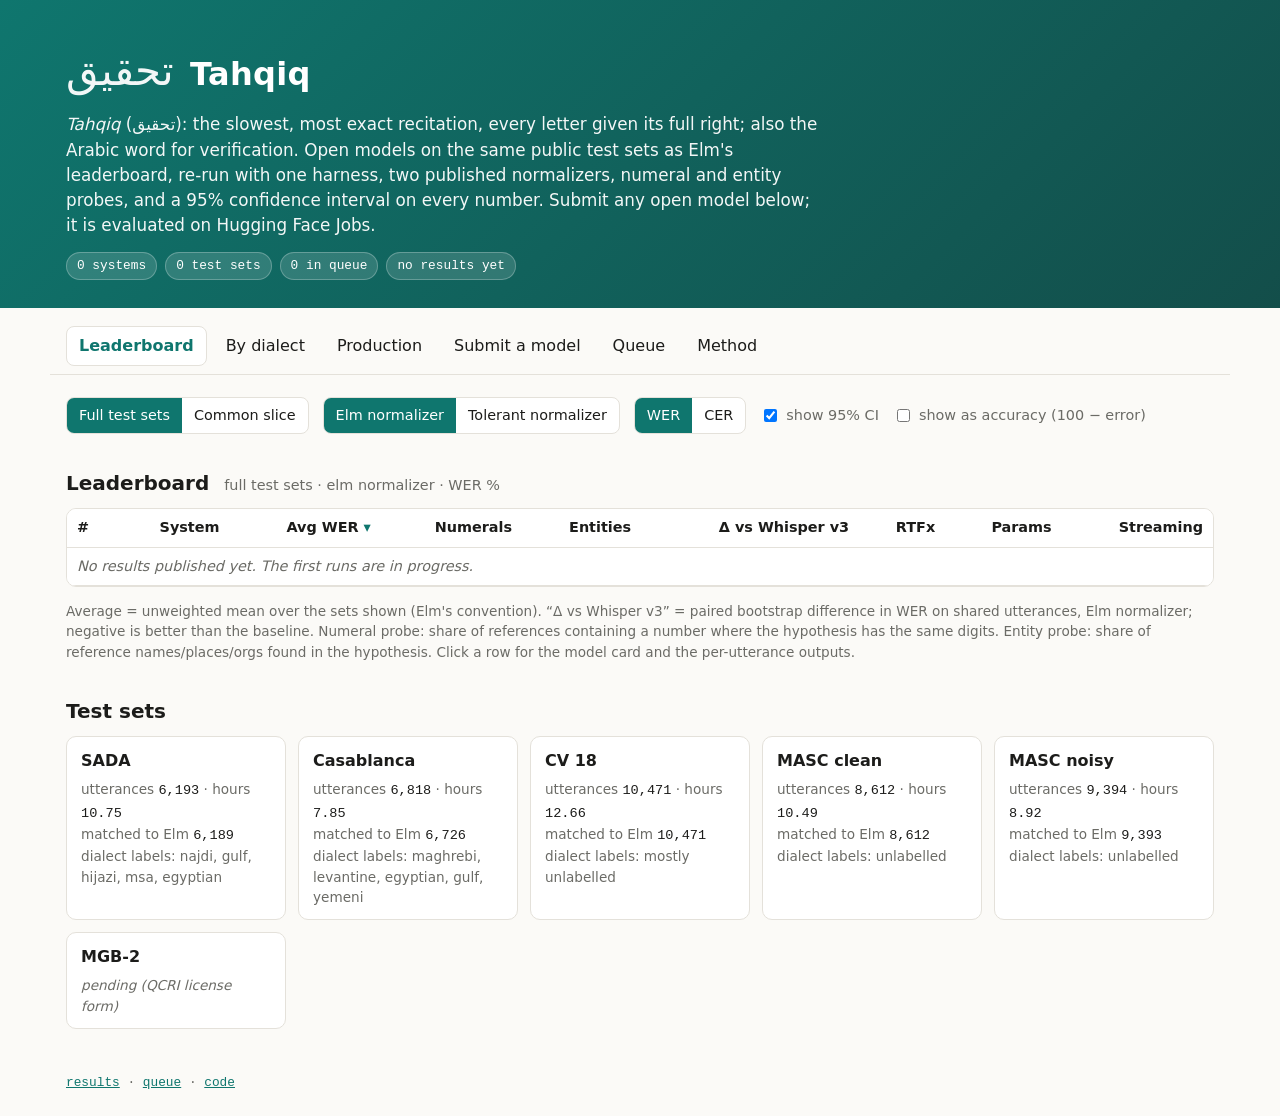
==== space/index.html @ b52d57c5 "Submissions on HF Jobs (l4x1 default); whisper-tiny via the HF path" ====
<!doctype html>
<html lang="en" dir="ltr">
<head>
<meta charset="utf-8">
<meta name="viewport" content="width=device-width, initial-scale=1">
<title>Tahqiq · Arabic ASR Leaderboard</title>
<meta name="description" content="Reproducible Arabic ASR leaderboard: Elm-compatible WER, variant-tolerant WER, numeral and entity probes, 95% confidence intervals, per dataset and per dialect. Submit any open model.">
<link rel="stylesheet" href="styles.css">
</head>
<body>
<header class="hero">
  <div class="wrap">
    <div class="brand"><span class="glyph">تحقيق</span><h1>Tahqiq</h1></div>
    <p class="tag"><em>Tahqiq</em> (تحقيق): the slowest, most exact recitation, every letter given its full right; also the Arabic word for verification. Open models on the same public test sets as Elm's leaderboard, re-run with one harness, two published normalizers, numeral and entity probes, and a 95% confidence interval on every number. Submit any open model below; it is evaluated on Hugging Face Jobs.</p>
    <div class="pills" id="meta-pills"></div>
  </div>
</header>

<nav class="wrap tabs" role="tablist">
  <button class="on" data-tab="board" role="tab">Leaderboard</button>
  <button data-tab="dialects" role="tab">By dialect</button>
  <button data-tab="prod" role="tab">Production</button>
  <button data-tab="submit" role="tab">Submit a model</button>
  <button data-tab="queue" role="tab">Queue</button>
  <button data-tab="method" role="tab">Method</button>
</nav>

<main class="wrap">
  <section id="tab-board" class="tab on">
    <div class="controls">
      <div class="seg" aria-label="Slice"><button class="on" data-slice="full">Full test sets</button><button data-slice="api">Common slice</button></div>
      <div class="seg" aria-label="Normalizer"><button class="on" data-norm="elm">Elm normalizer</button><button data-norm="tolerant">Tolerant normalizer</button></div>
      <div class="seg" aria-label="Metric"><button class="on" data-metric="wer">WER</button><button data-metric="cer">CER</button></div>
      <label class="chk"><input type="checkbox" id="show-ci" checked> show 95% CI</label>
      <label class="chk"><input type="checkbox" id="show-acc"> show as accuracy (100 − error)</label>
    </div>
    <h2>Leaderboard <span class="sub" id="lb-sub"></span></h2>
    <div class="scroll"><table id="lb"><thead></thead><tbody></tbody></table></div>
    <p class="note">Average = unweighted mean over the sets shown (Elm's convention). “Δ vs Whisper v3” = paired bootstrap difference in WER on shared utterances, Elm normalizer; negative is better than the baseline. Numeral probe: share of references containing a number where the hypothesis has the same digits. Entity probe: share of reference names/places/orgs found in the hypothesis. Click a row for the model card and the per-utterance outputs.</p>
    <h2>Test sets</h2>
    <div class="cards" id="datasets"></div>
  </section>

  <section id="tab-prod" class="tab">
    <h2>Production profile <span class="sub">measured on one H20 (left) · declared from the model card (right)</span></h2>
    <div class="scroll"><table id="prod"><thead></thead><tbody></tbody></table></div>
    <p class="note"><b>Measured:</b> fixed timing slice (~60 utterances, 3 to 15 s), warm, batch 1, concurrency 1, median of 3 passes. RTFx = audio seconds per wall second. Latency = seconds per file (offline), p50 / p95. VRAM = peak allocated. A ⚠ means other jobs were on the GPU during the measurement. <b>Declared:</b> taken from the model card, not verified by us; "unknown" until a maintainer fills it in. Streaming: native = trained and served for streaming; chunked = offline model usable with chunked pseudo-streaming.</p>
  </section>

  <section id="tab-dialects" class="tab">
    <h2>By dialect <span class="sub">WER, pooled across sets that carry dialect labels (SADA, Casablanca)</span></h2>
    <div class="scroll"><table id="dialects"><thead></thead><tbody></tbody></table></div>
  </section>

  <section id="tab-submit" class="tab">
    <h2>Submit a model</h2>
    <p>Any public Hugging Face model with a transformers-native ASR architecture (Whisper, wav2vec2/HuBERT CTC, Qwen3-ASR, Cohere Transcribe, Voxtral) or a NeMo <code>.nemo</code> checkpoint, up to 24 GB of weights. Repositories that need <code>trust_remote_code</code> are parked for manual review first. Each submission runs as a Hugging Face Job on an L4 GPU (1 to 3 hours); results appear here and in the queue thread.</p>
    <div id="auth"><button id="login" class="primary">Sign in with Hugging Face to submit</button><p class="note">We only ask for permission to open a discussion in the requests repo on your behalf. Nothing else.</p></div>
    <form id="submit-form" class="form" hidden>
      <p class="note">Signed in as <b id="who"></b>.</p>
      <label>Model id <input name="hf_id" placeholder="owner/model-name" required pattern="[A-Za-z0-9_.\-]+/[A-Za-z0-9_.\-]+"></label>
      <label>Display name (optional) <input name="display_name" placeholder="My Arabic ASR v2"></label>
      <label>Notes (optional) <textarea name="notes" rows="3" placeholder="training data, anything we should know (e.g. trained on SADA train)"></textarea></label>
      <button class="primary" type="submit">Submit</button>
      <p id="submit-msg" class="note"></p>
    </form>
  </section>

  <section id="tab-queue" class="tab">
    <h2>Queue <span class="sub">every submission and its status</span></h2>
    <div class="scroll"><table id="queue"><thead><tr><th>Model</th><th>Status</th><th>Submitted</th><th>By</th><th>Note</th></tr></thead><tbody></tbody></table></div>
  </section>

  <section id="tab-method" class="tab method">
    <h2>Method</h2>
    <p>Every system is run zero-shot, as released, with the decode settings recorded in its <code>run.json</code>. Hypotheses and references go through the same published normalizer. WER and CER are corpus-level. Every number carries a 95% utterance-level percentile bootstrap interval (2,000 resamples). Test sets are the six public ones used by Elm's Open Universal Arabic ASR Leaderboard, reconstructed utterance for utterance from Elm's manifests (MGB-2 pending); audio stays on our machine, only outputs are published. The <em>common slice</em> is a fixed, seeded, dialect-stratified sample of about 1,000 utterances per set.</p>
    <p><b>Normalizers.</b> <code>elm</code> is a line-for-line port of Elm's, tested for string equality against the original, so that column is comparable to Elm's board. <code>tolerant</code> adds NFC, tatweel, alef/alef-maksura/ta-marbuta/hamza folding and a published spelling-variant table.</p>
    <p><b>Probes.</b> Numeral: references with digits or an unambiguous spoken number word, scored on digit-string equality with number words mapped on both sides. Entity: reference PERS/LOC/ORG spans from CAMeL-Lab's NER tagger (score ≥ 0.8, published side file), scored by containment after tolerant normalization.</p>
    <p><b>Scope.</b> Open-weight models and global vendors only. Vendors domiciled in the GCC appear only after written opt-in. This page reports measured values and makes no other claims. Full details, code, manifests and every per-utterance output: <a href="https://github.com/h9-tec/tahqiq">github.com/h9-tec/tahqiq</a> and <a href="https://huggingface.co/datasets/HeshamHaroon/tahqiq-results">tahqiq-results</a>.</p>
  </section>
</main>

<dialog id="card"><div class="card-body"></div><form method="dialog"><button>Close</button></form></dialog>
<footer class="wrap foot" id="foot"></footer>
<script type="module" src="app.js"></script>
</body>
</html>
---- space/styles.css ----
:root {
  --bg: #fbfaf7; --fg: #1c1c1a; --muted: #6b6b66; --line: #e4e1da; --card: #ffffff;
  --accent: #0f766e; --accent-2: #b45309; --good: #15803d; --bad: #b91c1c; --ci: #cbd5d2;
  --mono: ui-monospace, SFMono-Regular, Menlo, Consolas, monospace;
  --serif: "Iowan Old Style", "Palatino Linotype", Palatino, Georgia, serif;
}
@media (prefers-color-scheme: dark) {
  :root:not([data-theme="light"]) {
    --bg: #121311; --fg: #ecebe6; --muted: #a2a19a; --line: #2a2b27; --card: #1a1b18;
    --accent: #2dd4bf; --accent-2: #f59e0b; --good: #4ade80; --bad: #f87171; --ci: #3a3d39;
  }
}
:root[data-theme="dark"] {
  --bg: #121311; --fg: #ecebe6; --muted: #a2a19a; --line: #2a2b27; --card: #1a1b18;
  --accent: #2dd4bf; --accent-2: #f59e0b; --good: #4ade80; --bad: #f87171; --ci: #3a3d39;
}
* { box-sizing: border-box; }
html { background: var(--bg); }
body { margin: 0; background: var(--bg); color: var(--fg); font: 16px/1.5 system-ui, -apple-system, "Segoe UI", Roboto, "Noto Sans Arabic", sans-serif; }
.wrap { max-width: 1180px; margin: 0 auto; padding: 0 16px; }
.hero { background: linear-gradient(135deg, var(--accent) 0%, #134e4a 100%); color: #fff; padding: 40px 0 28px; }
.brand { display: flex; align-items: baseline; gap: 16px; flex-wrap: wrap; }
.brand h1 { margin: 0; font-size: 2rem; letter-spacing: .01em; }
.glyph { font-family: var(--serif); font-size: 2.6rem; direction: rtl; opacity: .95; }
.tag { max-width: 760px; margin: 10px 0 14px; font-size: 1.05rem; opacity: .95; }
.pills { display: flex; gap: 8px; flex-wrap: wrap; }
.pill { background: rgba(255,255,255,.14); border: 1px solid rgba(255,255,255,.25); border-radius: 999px; padding: 3px 10px; font-size: .8rem; font-family: var(--mono); }
h2 { font-size: 1.25rem; margin: 34px 0 10px; }
h2 .sub { font-weight: 400; color: var(--muted); font-size: .9rem; margin-left: 8px; }
.controls { display: flex; gap: 14px; flex-wrap: wrap; align-items: center; margin-top: 22px; }
.seg { display: inline-flex; border: 1px solid var(--line); border-radius: 8px; overflow: hidden; background: var(--card); }
.seg button { background: transparent; border: 0; color: var(--fg); padding: 7px 12px; cursor: pointer; font: inherit; font-size: .9rem; }
.seg button.on { background: var(--accent); color: #fff; }
.chk { font-size: .9rem; color: var(--muted); display: inline-flex; gap: 6px; align-items: center; }
.scroll { overflow-x: auto; border: 1px solid var(--line); border-radius: 10px; background: var(--card); }
table { border-collapse: collapse; width: 100%; font-size: .9rem; }
th, td { padding: 8px 10px; border-bottom: 1px solid var(--line); text-align: right; white-space: nowrap; }
th { position: sticky; top: 0; background: var(--card); font-weight: 600; cursor: pointer; user-select: none; }
th.sorted::after { content: " ▾"; color: var(--accent); }
th:first-child, td:first-child { text-align: left; position: sticky; left: 0; background: var(--card); }
tbody tr { cursor: pointer; }
tbody tr:hover td { background: color-mix(in srgb, var(--accent) 8%, var(--card)); }
.model { font-weight: 600; }
.kind { font-size: .7rem; color: var(--muted); font-family: var(--mono); margin-left: 6px; }
.num { font-family: var(--mono); font-variant-numeric: tabular-nums; }
.ci { display: block; font-size: .72rem; color: var(--muted); font-family: var(--mono); }
.bar { display: inline-block; height: 4px; background: var(--ci); border-radius: 2px; vertical-align: middle; margin-left: 6px; position: relative; width: 60px; }
.bar i { position: absolute; top: -2px; width: 2px; height: 8px; background: var(--accent); }
.bar b { position: absolute; top: 0; height: 4px; background: var(--accent); opacity: .45; }
.delta.neg { color: var(--good); } .delta.pos { color: var(--bad); }
.pending { color: var(--muted); font-style: italic; }
.note { color: var(--muted); font-size: .85rem; }
.cards { display: grid; grid-template-columns: repeat(auto-fill, minmax(220px, 1fr)); gap: 12px; }
.card { border: 1px solid var(--line); border-radius: 10px; padding: 12px 14px; background: var(--card); }
.card h3 { margin: 0 0 6px; font-size: 1rem; }
.card .kv { font-size: .85rem; color: var(--muted); }
.card .kv b { color: var(--fg); font-family: var(--mono); font-weight: 500; }
.method p { max-width: 820px; }
.policy { border-left: 3px solid var(--accent-2); padding-left: 12px; color: var(--muted); }
dialog { border: 1px solid var(--line); border-radius: 12px; background: var(--card); color: var(--fg); max-width: 640px; width: calc(100% - 32px); padding: 18px 20px; }
dialog::backdrop { background: rgba(0,0,0,.45); }
dialog h3 { margin: 0 0 8px; }
dialog dl { display: grid; grid-template-columns: max-content 1fr; gap: 4px 14px; font-size: .9rem; }
dialog dt { color: var(--muted); } dialog dd { margin: 0; font-family: var(--mono); word-break: break-all; }
dialog form { margin-top: 14px; text-align: right; }
dialog button { background: var(--accent); color: #fff; border: 0; border-radius: 8px; padding: 7px 14px; font: inherit; cursor: pointer; }
.foot { margin: 44px auto 30px; color: var(--muted); font-size: .8rem; font-family: var(--mono); }
a { color: var(--accent); }
code { font-family: var(--mono); font-size: .9em; }
@media (max-width: 640px) { .brand h1 { font-size: 1.5rem; } .glyph { font-size: 2rem; } th, td { padding: 6px 8px; } }
.tabs { display: flex; gap: 6px; flex-wrap: wrap; margin-top: 18px; border-bottom: 1px solid var(--line); padding-bottom: 8px; }
.tabs button { background: transparent; border: 1px solid transparent; border-radius: 8px; padding: 7px 12px; font: inherit; color: var(--fg); cursor: pointer; }
.tabs button.on { background: var(--card); border-color: var(--line); color: var(--accent); font-weight: 600; }
.tab { display: none; } .tab.on { display: block; }
.form { display: grid; gap: 12px; max-width: 560px; margin-top: 14px; }
.form label { display: grid; gap: 4px; font-size: .9rem; color: var(--muted); }
.form input, .form textarea { font: inherit; padding: 8px 10px; border: 1px solid var(--line); border-radius: 8px; background: var(--card); color: var(--fg); }
button.primary { background: var(--accent); color: #fff; border: 0; border-radius: 8px; padding: 9px 16px; font: inherit; font-weight: 600; cursor: pointer; }
.status { font-family: var(--mono); font-size: .75rem; padding: 2px 8px; border-radius: 999px; border: 1px solid var(--line); }
.s-DONE { color: var(--good); } .s-FAILED { color: var(--bad); } .s-RUNNING { color: var(--accent-2); } .s-NEEDS_REVIEW { color: var(--accent-2); }

th.measured { color: var(--accent); } th.declared { color: var(--accent-2); }
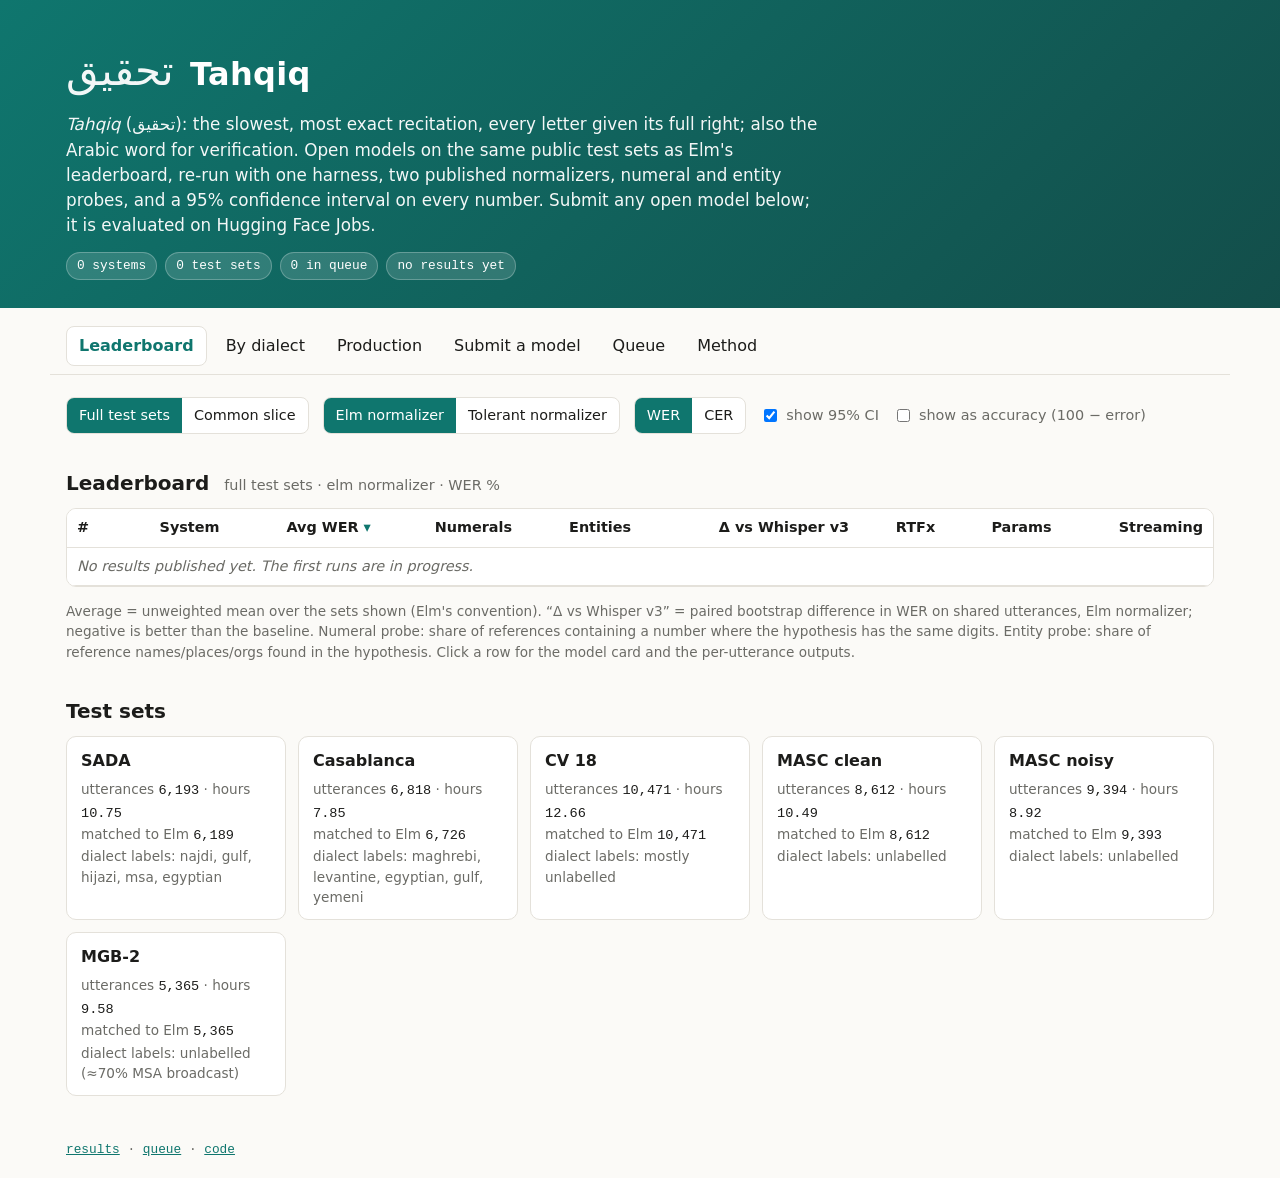
==== commit b79adfaa: "Burst pods self-seed the volume under a lock; MGB-2 manifest (6 sets, hash 6ef6d501); Space shows MG" ====
--- a/space/index.html
+++ b/space/index.html
@@ -73,7 +73,7 @@
 
   <section id="tab-method" class="tab method">
     <h2>Method</h2>
-    <p>Every system is run zero-shot, as released, with the decode settings recorded in its <code>run.json</code>. Hypotheses and references go through the same published normalizer. WER and CER are corpus-level. Every number carries a 95% utterance-level percentile bootstrap interval (2,000 resamples). Test sets are the six public ones used by Elm's Open Universal Arabic ASR Leaderboard, reconstructed utterance for utterance from Elm's manifests (MGB-2 pending); audio stays on our machine, only outputs are published. The <em>common slice</em> is a fixed, seeded, dialect-stratified sample of about 1,000 utterances per set.</p>
+    <p>Every system is run zero-shot, as released, with the decode settings recorded in its <code>run.json</code>. Hypotheses and references go through the same published normalizer. WER and CER are corpus-level. Every number carries a 95% utterance-level percentile bootstrap interval (2,000 resamples). Test sets are the six public ones used by Elm's Open Universal Arabic ASR Leaderboard, reconstructed utterance for utterance from Elm's manifests; audio stays on our machine, only outputs are published. The <em>common slice</em> is a fixed, seeded, dialect-stratified sample of about 1,000 utterances per set.</p>
     <p><b>Normalizers.</b> <code>elm</code> is a line-for-line port of Elm's, tested for string equality against the original, so that column is comparable to Elm's board. <code>tolerant</code> adds NFC, tatweel, alef/alef-maksura/ta-marbuta/hamza folding and a published spelling-variant table.</p>
     <p><b>Probes.</b> Numeral: references with digits or an unambiguous spoken number word, scored on digit-string equality with number words mapped on both sides. Entity: reference PERS/LOC/ORG spans from CAMeL-Lab's NER tagger (score ≥ 0.8, published side file), scored by containment after tolerant normalization.</p>
     <p><b>Scope.</b> Open-weight models and global vendors only. Vendors domiciled in the GCC appear only after written opt-in. This page reports measured values and makes no other claims. Full details, code, manifests and every per-utterance output: <a href="https://github.com/h9-tec/tahqiq">github.com/h9-tec/tahqiq</a> and <a href="https://huggingface.co/datasets/HeshamHaroon/tahqiq-results">tahqiq-results</a>.</p>
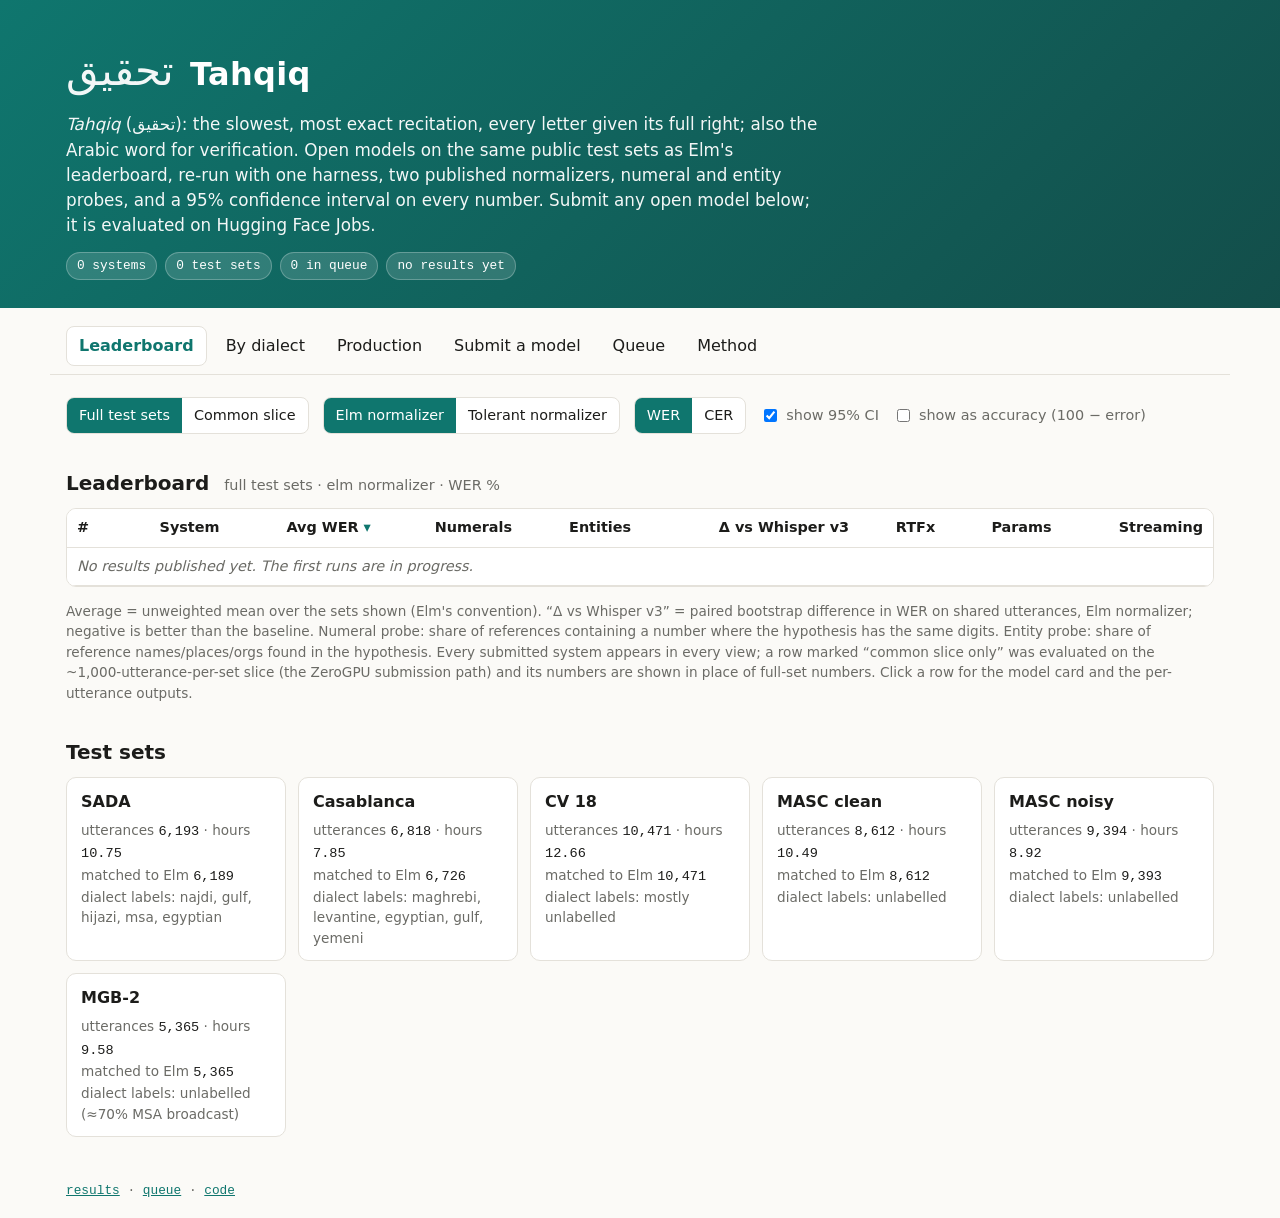
==== commit 799a96e1: "Space: every submitted system shows in every view, marked when common-slice only" ====
--- a/space/index.html
+++ b/space/index.html
@@ -36,7 +36,7 @@
     </div>
     <h2>Leaderboard <span class="sub" id="lb-sub"></span></h2>
     <div class="scroll"><table id="lb"><thead></thead><tbody></tbody></table></div>
-    <p class="note">Average = unweighted mean over the sets shown (Elm's convention). “Δ vs Whisper v3” = paired bootstrap difference in WER on shared utterances, Elm normalizer; negative is better than the baseline. Numeral probe: share of references containing a number where the hypothesis has the same digits. Entity probe: share of reference names/places/orgs found in the hypothesis. Click a row for the model card and the per-utterance outputs.</p>
+    <p class="note">Average = unweighted mean over the sets shown (Elm's convention). “Δ vs Whisper v3” = paired bootstrap difference in WER on shared utterances, Elm normalizer; negative is better than the baseline. Numeral probe: share of references containing a number where the hypothesis has the same digits. Entity probe: share of reference names/places/orgs found in the hypothesis. Every submitted system appears in every view; a row marked “common slice only” was evaluated on the ~1,000-utterance-per-set slice (the ZeroGPU submission path) and its numbers are shown in place of full-set numbers. Click a row for the model card and the per-utterance outputs.</p>
     <h2>Test sets</h2>
     <div class="cards" id="datasets"></div>
   </section>
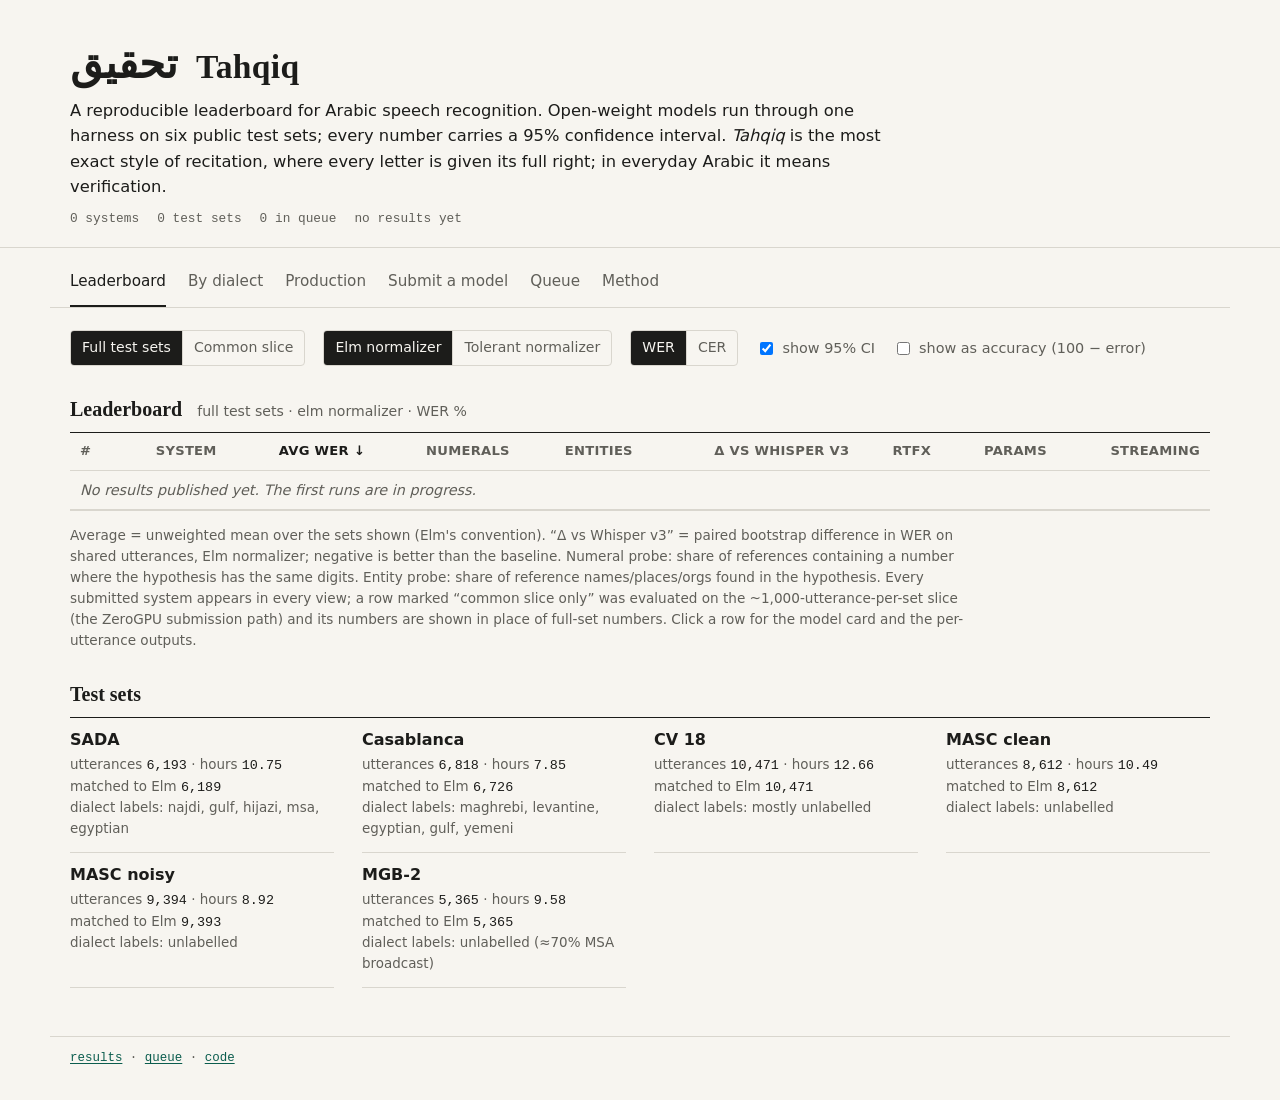
==== commit 69ad8ef5: "Typographic banner (PNG, shaped Arabic); restrained Space design" ====
--- a/space/index.html
+++ b/space/index.html
@@ -11,7 +11,7 @@
 <header class="hero">
   <div class="wrap">
     <div class="brand"><span class="glyph">تحقيق</span><h1>Tahqiq</h1></div>
-    <p class="tag"><em>Tahqiq</em> (تحقيق): the slowest, most exact recitation, every letter given its full right; also the Arabic word for verification. Open models on the same public test sets as Elm's leaderboard, re-run with one harness, two published normalizers, numeral and entity probes, and a 95% confidence interval on every number. Submit any open model below; it is evaluated on Hugging Face Jobs.</p>
+    <p class="tag">A reproducible leaderboard for Arabic speech recognition. Open-weight models run through one harness on six public test sets; every number carries a 95% confidence interval. <em>Tahqiq</em> is the most exact style of recitation, where every letter is given its full right; in everyday Arabic it means verification.</p>
     <div class="pills" id="meta-pills"></div>
   </div>
 </header>
@@ -44,7 +44,7 @@
   <section id="tab-prod" class="tab">
     <h2>Production profile <span class="sub">measured on one H20 (left) · declared from the model card (right)</span></h2>
     <div class="scroll"><table id="prod"><thead></thead><tbody></tbody></table></div>
-    <p class="note"><b>Measured:</b> fixed timing slice (~60 utterances, 3 to 15 s), warm, batch 1, concurrency 1, median of 3 passes. RTFx = audio seconds per wall second. Latency = seconds per file (offline), p50 / p95. VRAM = peak allocated. A ⚠ means other jobs were on the GPU during the measurement. <b>Declared:</b> taken from the model card, not verified by us; "unknown" until a maintainer fills it in. Streaming: native = trained and served for streaming; chunked = offline model usable with chunked pseudo-streaming.</p>
+    <p class="note"><b>Measured:</b> fixed timing slice (~60 utterances, 3 to 15 s), warm, batch 1, concurrency 1, median of 3 passes. RTFx = audio seconds per wall second. Latency = seconds per file (offline), p50 / p95. VRAM = peak allocated. “shared GPU” means other jobs were on the GPU during the measurement. <b>Declared:</b> taken from the model card, not verified by us; "unknown" until a maintainer fills it in. Streaming: native = trained and served for streaming; chunked = offline model usable with chunked pseudo-streaming.</p>
   </section>
 
   <section id="tab-dialects" class="tab">
@@ -54,8 +54,8 @@
 
   <section id="tab-submit" class="tab">
     <h2>Submit a model</h2>
-    <p>Any public Hugging Face model with a transformers-native ASR architecture (Whisper, wav2vec2/HuBERT CTC, Qwen3-ASR, Cohere Transcribe, Voxtral) or a NeMo <code>.nemo</code> checkpoint, up to 24 GB of weights. Repositories that need <code>trust_remote_code</code> are parked for manual review first. Each submission runs as a Hugging Face Job on an L4 GPU (1 to 3 hours); results appear here and in the queue thread.</p>
-    <div id="auth"><button id="login" class="primary">Sign in with Hugging Face to submit</button><p class="note">We only ask for permission to open a discussion in the requests repo on your behalf. Nothing else.</p></div>
+    <p>Any public Hugging Face model with a Transformers-native ASR architecture: Whisper, wav2vec2 and HuBERT CTC fine-tunes, Qwen3-ASR, Cohere Transcribe, Voxtral. Repositories that need <code>trust_remote_code</code>, NeMo checkpoints, and weights above 24 GB wait for a maintainer. The submission is evaluated on the common slice (about 1,000 utterances per set) on Hugging Face compute, usually within the hour, and the result is posted in its request thread.</p>
+    <div id="auth"><button id="login" class="primary">Sign in with Hugging Face</button><p class="note">The only permission requested is to open a discussion in the request queue on your behalf.</p></div>
     <form id="submit-form" class="form" hidden>
       <p class="note">Signed in as <b id="who"></b>.</p>
       <label>Model id <input name="hf_id" placeholder="owner/model-name" required pattern="[A-Za-z0-9_.\-]+/[A-Za-z0-9_.\-]+"></label>
--- a/space/styles.css
+++ b/space/styles.css
@@ -1,82 +1,102 @@
 :root {
-  --bg: #fbfaf7; --fg: #1c1c1a; --muted: #6b6b66; --line: #e4e1da; --card: #ffffff;
-  --accent: #0f766e; --accent-2: #b45309; --good: #15803d; --bad: #b91c1c; --ci: #cbd5d2;
+  --bg: #f7f5f0; --fg: #1c1c1a; --muted: #605f59; --line: #d9d6ce; --card: #ffffff;
+  --accent: #0b5d4e; --accent-2: #8a5a00; --good: #0b5d4e; --bad: #9b2c2c; --ci: #cfd8d5;
   --mono: ui-monospace, SFMono-Regular, Menlo, Consolas, monospace;
-  --serif: "Iowan Old Style", "Palatino Linotype", Palatino, Georgia, serif;
+  --serif: "Iowan Old Style", "Palatino Linotype", Palatino, Georgia, "Times New Roman", serif;
+  --sans: system-ui, -apple-system, "Segoe UI", Roboto, "Noto Sans Arabic", sans-serif;
 }
 @media (prefers-color-scheme: dark) {
   :root:not([data-theme="light"]) {
-    --bg: #121311; --fg: #ecebe6; --muted: #a2a19a; --line: #2a2b27; --card: #1a1b18;
-    --accent: #2dd4bf; --accent-2: #f59e0b; --good: #4ade80; --bad: #f87171; --ci: #3a3d39;
+    --bg: #121311; --fg: #ebe9e3; --muted: #a2a19a; --line: #2b2c28; --card: #191a17;
+    --accent: #7fd1bf; --accent-2: #e0a84a; --good: #7fd1bf; --bad: #f08a8a; --ci: #3a3d39;
   }
 }
 :root[data-theme="dark"] {
-  --bg: #121311; --fg: #ecebe6; --muted: #a2a19a; --line: #2a2b27; --card: #1a1b18;
-  --accent: #2dd4bf; --accent-2: #f59e0b; --good: #4ade80; --bad: #f87171; --ci: #3a3d39;
+  --bg: #121311; --fg: #ebe9e3; --muted: #a2a19a; --line: #2b2c28; --card: #191a17;
+  --accent: #7fd1bf; --accent-2: #e0a84a; --good: #7fd1bf; --bad: #f08a8a; --ci: #3a3d39;
 }
 * { box-sizing: border-box; }
 html { background: var(--bg); }
-body { margin: 0; background: var(--bg); color: var(--fg); font: 16px/1.5 system-ui, -apple-system, "Segoe UI", Roboto, "Noto Sans Arabic", sans-serif; }
-.wrap { max-width: 1180px; margin: 0 auto; padding: 0 16px; }
-.hero { background: linear-gradient(135deg, var(--accent) 0%, #134e4a 100%); color: #fff; padding: 40px 0 28px; }
-.brand { display: flex; align-items: baseline; gap: 16px; flex-wrap: wrap; }
-.brand h1 { margin: 0; font-size: 2rem; letter-spacing: .01em; }
-.glyph { font-family: var(--serif); font-size: 2.6rem; direction: rtl; opacity: .95; }
-.tag { max-width: 760px; margin: 10px 0 14px; font-size: 1.05rem; opacity: .95; }
-.pills { display: flex; gap: 8px; flex-wrap: wrap; }
-.pill { background: rgba(255,255,255,.14); border: 1px solid rgba(255,255,255,.25); border-radius: 999px; padding: 3px 10px; font-size: .8rem; font-family: var(--mono); }
-h2 { font-size: 1.25rem; margin: 34px 0 10px; }
-h2 .sub { font-weight: 400; color: var(--muted); font-size: .9rem; margin-left: 8px; }
-.controls { display: flex; gap: 14px; flex-wrap: wrap; align-items: center; margin-top: 22px; }
-.seg { display: inline-flex; border: 1px solid var(--line); border-radius: 8px; overflow: hidden; background: var(--card); }
-.seg button { background: transparent; border: 0; color: var(--fg); padding: 7px 12px; cursor: pointer; font: inherit; font-size: .9rem; }
-.seg button.on { background: var(--accent); color: #fff; }
-.chk { font-size: .9rem; color: var(--muted); display: inline-flex; gap: 6px; align-items: center; }
-.scroll { overflow-x: auto; border: 1px solid var(--line); border-radius: 10px; background: var(--card); }
+body { margin: 0; background: var(--bg); color: var(--fg); font: 16px/1.55 var(--sans); }
+.wrap { max-width: 1180px; margin: 0 auto; padding: 0 20px; }
+a { color: var(--accent); text-decoration: underline; text-decoration-thickness: 1px; text-underline-offset: 2px; }
+code { font-family: var(--mono); font-size: .9em; }
+
+/* masthead: a title page, not a hero */
+.hero { padding: 44px 0 18px; border-bottom: 1px solid var(--line); }
+.brand { display: flex; align-items: baseline; gap: 18px; flex-wrap: wrap; }
+.brand h1 { margin: 0; font: 700 2.1rem/1.1 var(--serif); letter-spacing: .01em; }
+.glyph { font: 700 2.6rem/1 "Noto Naskh Arabic", "Amiri", "Scheherazade New", var(--serif); direction: rtl; }
+.tag { max-width: 820px; margin: 12px 0 0; font-size: 1.02rem; color: var(--fg); }
+.tag em { font-style: italic; }
+.pills { margin-top: 10px; font-family: var(--mono); font-size: .8rem; color: var(--muted); }
+.pill { margin-right: 18px; }
+.pill::before { content: none; }
+
+/* navigation */
+.tabs { display: flex; gap: 22px; flex-wrap: wrap; margin-top: 10px; border-bottom: 1px solid var(--line); }
+.tabs button { background: none; border: 0; border-bottom: 2px solid transparent; padding: 12px 0; font: inherit; font-size: .95rem; color: var(--muted); cursor: pointer; }
+.tabs button.on { color: var(--fg); border-bottom-color: var(--fg); }
+.tab { display: none; } .tab.on { display: block; }
+
+/* controls */
+.controls { display: flex; gap: 18px; flex-wrap: wrap; align-items: center; margin: 22px 0 6px; font-size: .9rem; }
+.seg { display: inline-flex; border: 1px solid var(--line); border-radius: 4px; overflow: hidden; }
+.seg button { background: transparent; border: 0; color: var(--muted); padding: 6px 11px; cursor: pointer; font: inherit; font-size: .88rem; }
+.seg button + button { border-left: 1px solid var(--line); }
+.seg button.on { background: var(--fg); color: var(--bg); }
+.chk { color: var(--muted); display: inline-flex; gap: 6px; align-items: center; }
+
+h2 { font: 700 1.25rem/1.3 var(--serif); margin: 30px 0 10px; }
+h2 .sub { font: 400 .88rem/1.4 var(--sans); color: var(--muted); margin-left: 10px; }
+
+/* tables */
+.scroll { overflow-x: auto; border-top: 1px solid var(--fg); border-bottom: 1px solid var(--line); }
 table { border-collapse: collapse; width: 100%; font-size: .9rem; }
-th, td { padding: 8px 10px; border-bottom: 1px solid var(--line); text-align: right; white-space: nowrap; }
-th { position: sticky; top: 0; background: var(--card); font-weight: 600; cursor: pointer; user-select: none; }
-th.sorted::after { content: " ▾"; color: var(--accent); }
-th:first-child, td:first-child { text-align: left; position: sticky; left: 0; background: var(--card); }
+th, td { padding: 8px 10px; border-bottom: 1px solid var(--line); text-align: right; white-space: nowrap; vertical-align: top; }
+th { position: sticky; top: 0; background: var(--bg); font-weight: 600; cursor: pointer; user-select: none; font-size: .82rem; letter-spacing: .02em; text-transform: uppercase; color: var(--muted); }
+th.sorted { color: var(--fg); }
+th.sorted::after { content: " ↓"; }
+th:first-child, td:first-child { text-align: left; position: sticky; left: 0; background: var(--bg); }
+th.measured, th.declared { color: var(--muted); }
 tbody tr { cursor: pointer; }
-tbody tr:hover td { background: color-mix(in srgb, var(--accent) 8%, var(--card)); }
+tbody tr:hover td { background: color-mix(in srgb, var(--fg) 4%, var(--bg)); }
 .model { font-weight: 600; }
-.kind { font-size: .7rem; color: var(--muted); font-family: var(--mono); margin-left: 6px; }
+.kind { display: block; font-size: .72rem; color: var(--muted); font-family: var(--mono); margin-top: 2px; }
 .num { font-family: var(--mono); font-variant-numeric: tabular-nums; }
 .ci { display: block; font-size: .72rem; color: var(--muted); font-family: var(--mono); }
-.bar { display: inline-block; height: 4px; background: var(--ci); border-radius: 2px; vertical-align: middle; margin-left: 6px; position: relative; width: 60px; }
-.bar i { position: absolute; top: -2px; width: 2px; height: 8px; background: var(--accent); }
-.bar b { position: absolute; top: 0; height: 4px; background: var(--accent); opacity: .45; }
+.bar { display: inline-block; height: 3px; background: var(--ci); vertical-align: middle; margin-left: 8px; position: relative; width: 60px; }
+.bar i { position: absolute; top: -3px; width: 2px; height: 9px; background: var(--fg); }
+.bar b { position: absolute; top: 0; height: 3px; background: var(--fg); opacity: .35; }
 .delta.neg { color: var(--good); } .delta.pos { color: var(--bad); }
 .pending { color: var(--muted); font-style: italic; }
-.note { color: var(--muted); font-size: .85rem; }
-.cards { display: grid; grid-template-columns: repeat(auto-fill, minmax(220px, 1fr)); gap: 12px; }
-.card { border: 1px solid var(--line); border-radius: 10px; padding: 12px 14px; background: var(--card); }
-.card h3 { margin: 0 0 6px; font-size: 1rem; }
-.card .kv { font-size: .85rem; color: var(--muted); }
+.note { color: var(--muted); font-size: .85rem; max-width: 900px; }
+
+/* dataset cards: plain definition rows */
+.cards { display: grid; grid-template-columns: repeat(auto-fill, minmax(230px, 1fr)); gap: 0 28px; border-top: 1px solid var(--fg); }
+.card { padding: 12px 0; border-bottom: 1px solid var(--line); }
+.card h3 { margin: 0 0 4px; font: 600 1rem/1.3 var(--sans); }
+.card .kv { font-size: .84rem; color: var(--muted); }
 .card .kv b { color: var(--fg); font-family: var(--mono); font-weight: 500; }
+
+/* forms */
+.form { display: grid; gap: 14px; max-width: 560px; margin-top: 14px; }
+.form label { display: grid; gap: 4px; font-size: .9rem; color: var(--muted); }
+.form input, .form textarea { font: inherit; padding: 8px 10px; border: 1px solid var(--line); border-radius: 3px; background: var(--card); color: var(--fg); }
+button.primary { background: var(--fg); color: var(--bg); border: 0; border-radius: 3px; padding: 9px 16px; font: inherit; font-weight: 600; cursor: pointer; }
+.status { font-family: var(--mono); font-size: .75rem; }
+.s-DONE { color: var(--good); } .s-FAILED { color: var(--bad); } .s-RUNNING, .s-NEEDS_REVIEW { color: var(--accent-2); }
+
 .method p { max-width: 820px; }
-.policy { border-left: 3px solid var(--accent-2); padding-left: 12px; color: var(--muted); }
-dialog { border: 1px solid var(--line); border-radius: 12px; background: var(--card); color: var(--fg); max-width: 640px; width: calc(100% - 32px); padding: 18px 20px; }
-dialog::backdrop { background: rgba(0,0,0,.45); }
-dialog h3 { margin: 0 0 8px; }
-dialog dl { display: grid; grid-template-columns: max-content 1fr; gap: 4px 14px; font-size: .9rem; }
+.policy { border-left: 2px solid var(--line); padding-left: 14px; color: var(--muted); }
+
+dialog { border: 1px solid var(--line); border-radius: 4px; background: var(--card); color: var(--fg); max-width: 640px; width: calc(100% - 32px); padding: 20px 22px; }
+dialog::backdrop { background: rgba(0,0,0,.4); }
+dialog h3 { margin: 0 0 10px; font: 700 1.1rem var(--serif); }
+dialog dl { display: grid; grid-template-columns: max-content 1fr; gap: 4px 14px; font-size: .88rem; }
 dialog dt { color: var(--muted); } dialog dd { margin: 0; font-family: var(--mono); word-break: break-all; }
 dialog form { margin-top: 14px; text-align: right; }
-dialog button { background: var(--accent); color: #fff; border: 0; border-radius: 8px; padding: 7px 14px; font: inherit; cursor: pointer; }
-.foot { margin: 44px auto 30px; color: var(--muted); font-size: .8rem; font-family: var(--mono); }
-a { color: var(--accent); }
-code { font-family: var(--mono); font-size: .9em; }
-@media (max-width: 640px) { .brand h1 { font-size: 1.5rem; } .glyph { font-size: 2rem; } th, td { padding: 6px 8px; } }
-.tabs { display: flex; gap: 6px; flex-wrap: wrap; margin-top: 18px; border-bottom: 1px solid var(--line); padding-bottom: 8px; }
-.tabs button { background: transparent; border: 1px solid transparent; border-radius: 8px; padding: 7px 12px; font: inherit; color: var(--fg); cursor: pointer; }
-.tabs button.on { background: var(--card); border-color: var(--line); color: var(--accent); font-weight: 600; }
-.tab { display: none; } .tab.on { display: block; }
-.form { display: grid; gap: 12px; max-width: 560px; margin-top: 14px; }
-.form label { display: grid; gap: 4px; font-size: .9rem; color: var(--muted); }
-.form input, .form textarea { font: inherit; padding: 8px 10px; border: 1px solid var(--line); border-radius: 8px; background: var(--card); color: var(--fg); }
-button.primary { background: var(--accent); color: #fff; border: 0; border-radius: 8px; padding: 9px 16px; font: inherit; font-weight: 600; cursor: pointer; }
-.status { font-family: var(--mono); font-size: .75rem; padding: 2px 8px; border-radius: 999px; border: 1px solid var(--line); }
-.s-DONE { color: var(--good); } .s-FAILED { color: var(--bad); } .s-RUNNING { color: var(--accent-2); } .s-NEEDS_REVIEW { color: var(--accent-2); }
+dialog button { background: var(--fg); color: var(--bg); border: 0; border-radius: 3px; padding: 7px 14px; font: inherit; cursor: pointer; }
 
-th.measured { color: var(--accent); } th.declared { color: var(--accent-2); }
+.foot { margin: 48px auto 36px; color: var(--muted); font-size: .78rem; font-family: var(--mono); border-top: 1px solid var(--line); padding-top: 12px; }
+@media (max-width: 640px) { .brand h1 { font-size: 1.6rem; } .glyph { font-size: 2rem; } th, td { padding: 6px 8px; } }
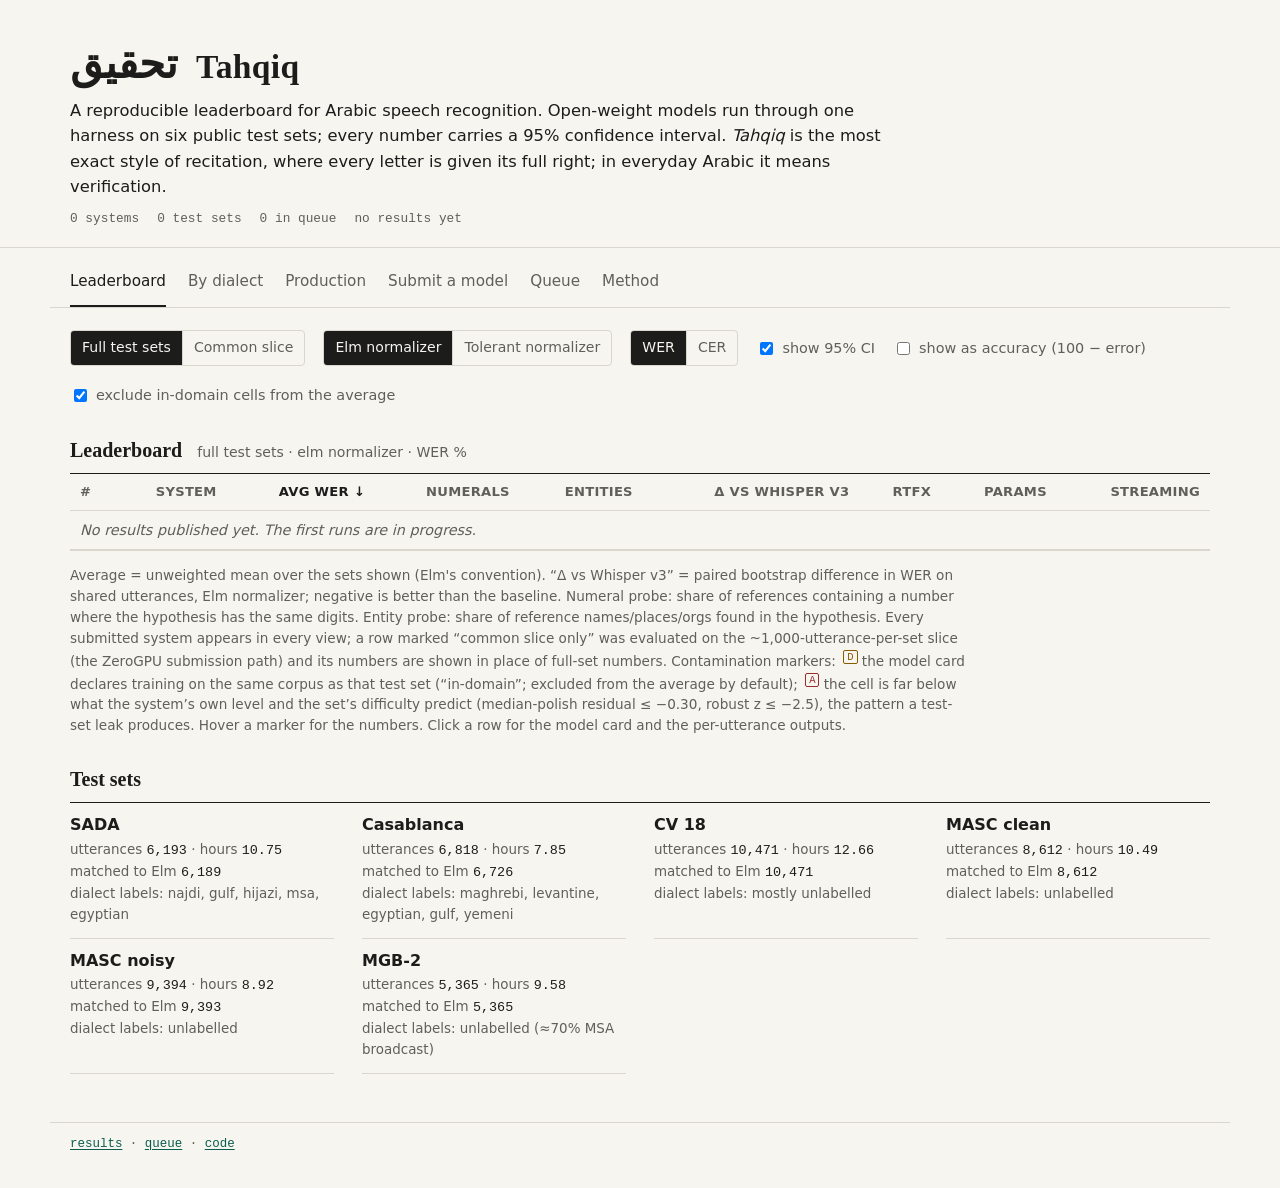
==== commit 9e3ed08a: "Contamination: declared in-domain cells + empirical anomaly test (median polish), on the board and i" ====
--- a/space/index.html
+++ b/space/index.html
@@ -33,10 +33,11 @@
       <div class="seg" aria-label="Metric"><button class="on" data-metric="wer">WER</button><button data-metric="cer">CER</button></div>
       <label class="chk"><input type="checkbox" id="show-ci" checked> show 95% CI</label>
       <label class="chk"><input type="checkbox" id="show-acc"> show as accuracy (100 − error)</label>
+      <label class="chk"><input type="checkbox" id="excl-decl" checked> exclude in-domain cells from the average</label>
     </div>
     <h2>Leaderboard <span class="sub" id="lb-sub"></span></h2>
     <div class="scroll"><table id="lb"><thead></thead><tbody></tbody></table></div>
-    <p class="note">Average = unweighted mean over the sets shown (Elm's convention). “Δ vs Whisper v3” = paired bootstrap difference in WER on shared utterances, Elm normalizer; negative is better than the baseline. Numeral probe: share of references containing a number where the hypothesis has the same digits. Entity probe: share of reference names/places/orgs found in the hypothesis. Every submitted system appears in every view; a row marked “common slice only” was evaluated on the ~1,000-utterance-per-set slice (the ZeroGPU submission path) and its numbers are shown in place of full-set numbers. Click a row for the model card and the per-utterance outputs.</p>
+    <p class="note">Average = unweighted mean over the sets shown (Elm's convention). “Δ vs Whisper v3” = paired bootstrap difference in WER on shared utterances, Elm normalizer; negative is better than the baseline. Numeral probe: share of references containing a number where the hypothesis has the same digits. Entity probe: share of reference names/places/orgs found in the hypothesis. Every submitted system appears in every view; a row marked “common slice only” was evaluated on the ~1,000-utterance-per-set slice (the ZeroGPU submission path) and its numbers are shown in place of full-set numbers. Contamination markers: <sup class="flag decl">D</sup> the model card declares training on the same corpus as that test set (“in-domain”; excluded from the average by default); <sup class="flag anom">A</sup> the cell is far below what the system’s own level and the set’s difficulty predict (median-polish residual ≤ −0.30, robust z ≤ −2.5), the pattern a test-set leak produces. Hover a marker for the numbers. Click a row for the model card and the per-utterance outputs.</p>
     <h2>Test sets</h2>
     <div class="cards" id="datasets"></div>
   </section>
--- a/space/styles.css
+++ b/space/styles.css
@@ -100,3 +100,8 @@
 
 .foot { margin: 48px auto 36px; color: var(--muted); font-size: .78rem; font-family: var(--mono); border-top: 1px solid var(--line); padding-top: 12px; }
 @media (max-width: 640px) { .brand h1 { font-size: 1.6rem; } .glyph { font-size: 2rem; } th, td { padding: 6px 8px; } }
+
+.flag { font-family: var(--mono); font-size: .66rem; margin-left: 3px; padding: 0 3px; border: 1px solid var(--line); border-radius: 2px; color: var(--muted); }
+.flag.decl { border-color: var(--accent-2); color: var(--accent-2); }
+.flag.anom { border-color: var(--bad); color: var(--bad); }
+td.excluded { color: var(--muted); }
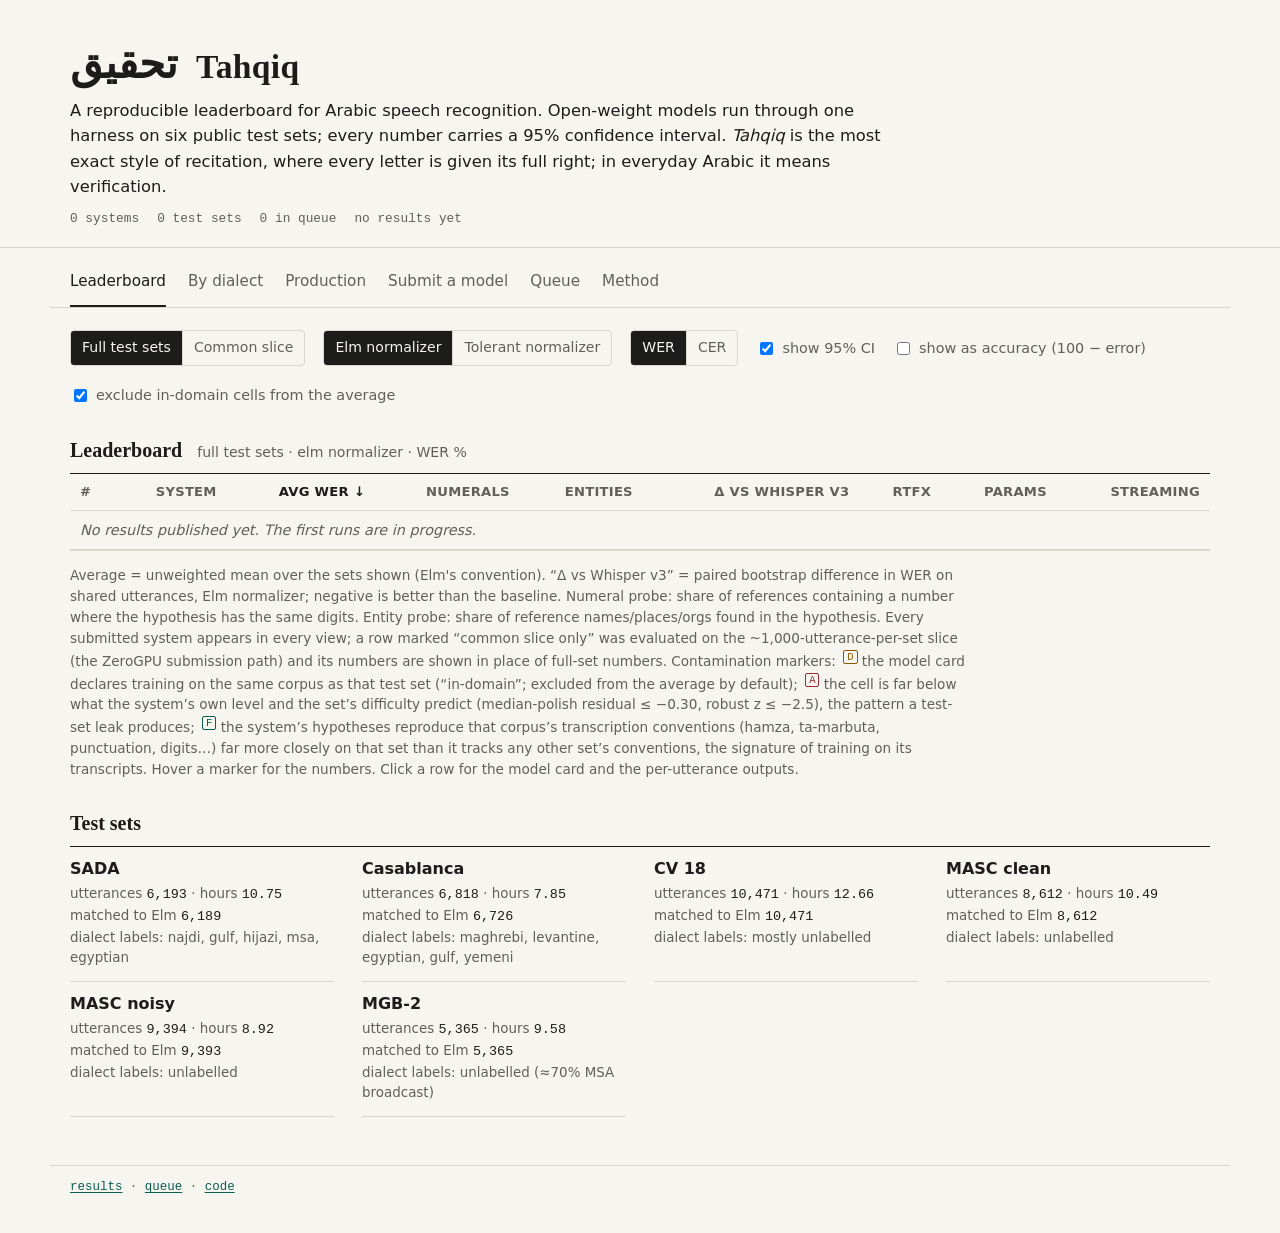
==== commit 0920a10d: "Contamination suite: convention fingerprint (live), dev-split builder, perturbation generator, runne" ====
--- a/space/index.html
+++ b/space/index.html
@@ -37,7 +37,7 @@
     </div>
     <h2>Leaderboard <span class="sub" id="lb-sub"></span></h2>
     <div class="scroll"><table id="lb"><thead></thead><tbody></tbody></table></div>
-    <p class="note">Average = unweighted mean over the sets shown (Elm's convention). “Δ vs Whisper v3” = paired bootstrap difference in WER on shared utterances, Elm normalizer; negative is better than the baseline. Numeral probe: share of references containing a number where the hypothesis has the same digits. Entity probe: share of reference names/places/orgs found in the hypothesis. Every submitted system appears in every view; a row marked “common slice only” was evaluated on the ~1,000-utterance-per-set slice (the ZeroGPU submission path) and its numbers are shown in place of full-set numbers. Contamination markers: <sup class="flag decl">D</sup> the model card declares training on the same corpus as that test set (“in-domain”; excluded from the average by default); <sup class="flag anom">A</sup> the cell is far below what the system’s own level and the set’s difficulty predict (median-polish residual ≤ −0.30, robust z ≤ −2.5), the pattern a test-set leak produces. Hover a marker for the numbers. Click a row for the model card and the per-utterance outputs.</p>
+    <p class="note">Average = unweighted mean over the sets shown (Elm's convention). “Δ vs Whisper v3” = paired bootstrap difference in WER on shared utterances, Elm normalizer; negative is better than the baseline. Numeral probe: share of references containing a number where the hypothesis has the same digits. Entity probe: share of reference names/places/orgs found in the hypothesis. Every submitted system appears in every view; a row marked “common slice only” was evaluated on the ~1,000-utterance-per-set slice (the ZeroGPU submission path) and its numbers are shown in place of full-set numbers. Contamination markers: <sup class="flag decl">D</sup> the model card declares training on the same corpus as that test set (“in-domain”; excluded from the average by default); <sup class="flag anom">A</sup> the cell is far below what the system’s own level and the set’s difficulty predict (median-polish residual ≤ −0.30, robust z ≤ −2.5), the pattern a test-set leak produces; <sup class="flag fp">F</sup> the system’s hypotheses reproduce that corpus’s transcription conventions (hamza, ta-marbuta, punctuation, digits…) far more closely on that set than it tracks any other set’s conventions, the signature of training on its transcripts. Hover a marker for the numbers. Click a row for the model card and the per-utterance outputs.</p>
     <h2>Test sets</h2>
     <div class="cards" id="datasets"></div>
   </section>
--- a/space/styles.css
+++ b/space/styles.css
@@ -105,3 +105,4 @@
 .flag.decl { border-color: var(--accent-2); color: var(--accent-2); }
 .flag.anom { border-color: var(--bad); color: var(--bad); }
 td.excluded { color: var(--muted); }
+.flag.fp { border-color: var(--accent); color: var(--accent); }
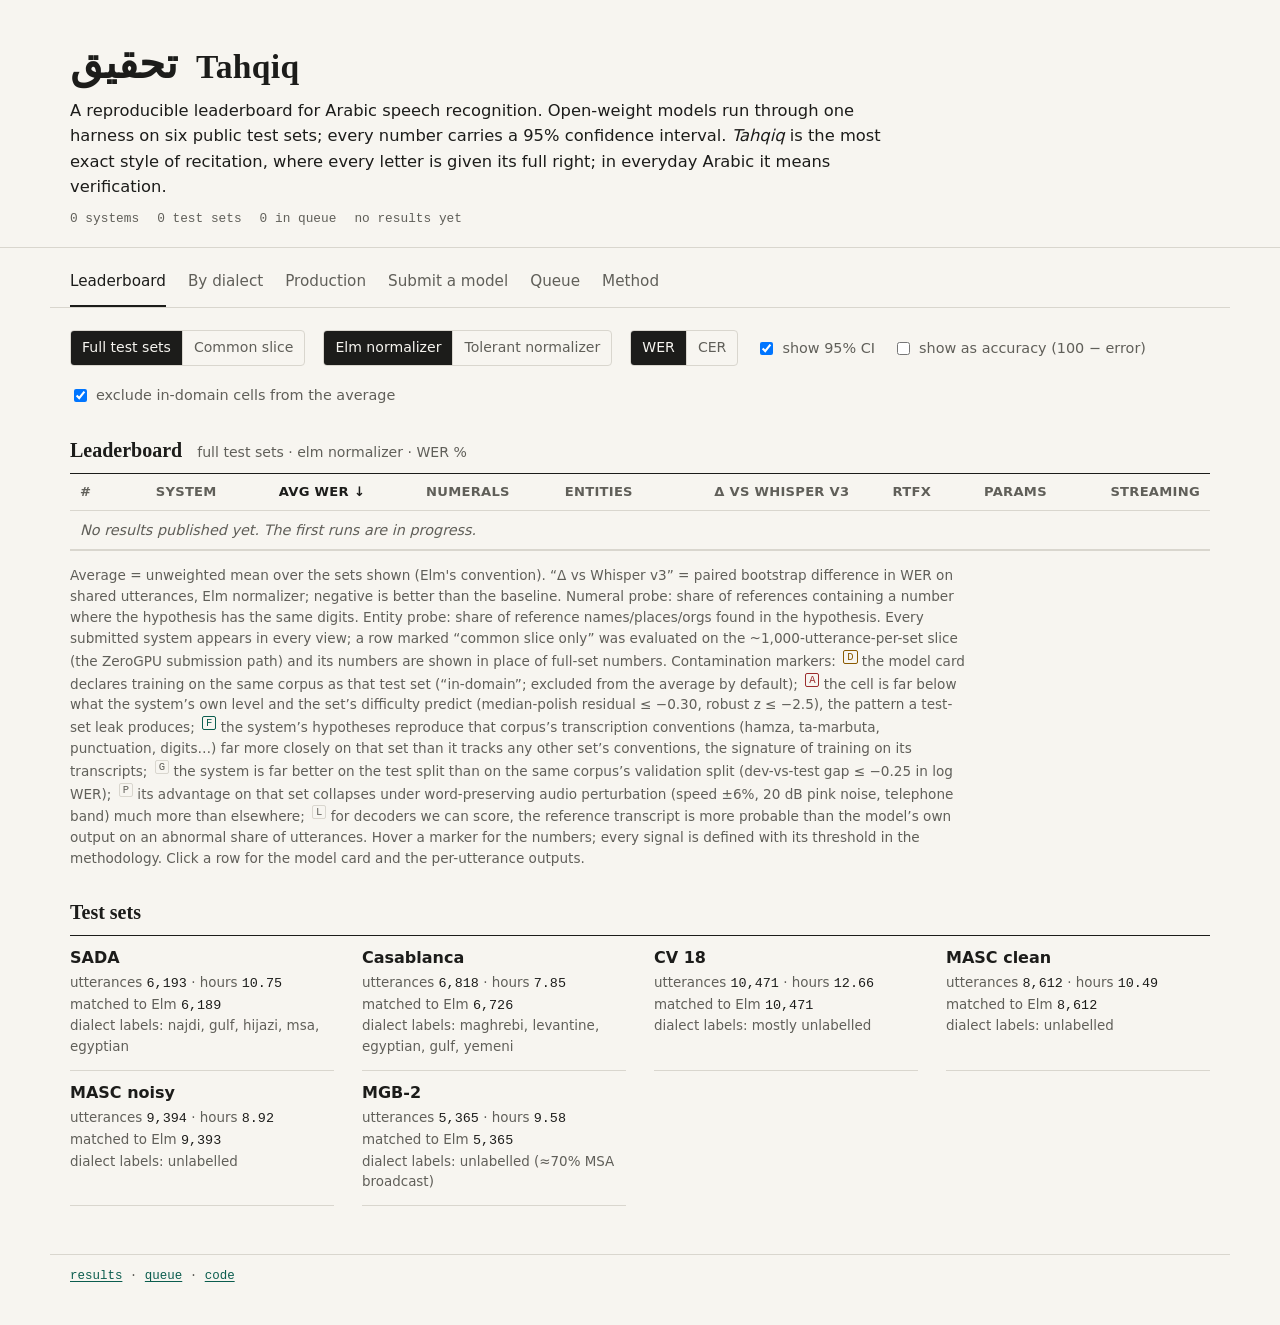
==== commit eb714192: "Contamination suite: dev gap, perturbation gap, likelihood probe (Whisper/Cohere), private-set proto" ====
--- a/space/index.html
+++ b/space/index.html
@@ -37,7 +37,7 @@
     </div>
     <h2>Leaderboard <span class="sub" id="lb-sub"></span></h2>
     <div class="scroll"><table id="lb"><thead></thead><tbody></tbody></table></div>
-    <p class="note">Average = unweighted mean over the sets shown (Elm's convention). “Δ vs Whisper v3” = paired bootstrap difference in WER on shared utterances, Elm normalizer; negative is better than the baseline. Numeral probe: share of references containing a number where the hypothesis has the same digits. Entity probe: share of reference names/places/orgs found in the hypothesis. Every submitted system appears in every view; a row marked “common slice only” was evaluated on the ~1,000-utterance-per-set slice (the ZeroGPU submission path) and its numbers are shown in place of full-set numbers. Contamination markers: <sup class="flag decl">D</sup> the model card declares training on the same corpus as that test set (“in-domain”; excluded from the average by default); <sup class="flag anom">A</sup> the cell is far below what the system’s own level and the set’s difficulty predict (median-polish residual ≤ −0.30, robust z ≤ −2.5), the pattern a test-set leak produces; <sup class="flag fp">F</sup> the system’s hypotheses reproduce that corpus’s transcription conventions (hamza, ta-marbuta, punctuation, digits…) far more closely on that set than it tracks any other set’s conventions, the signature of training on its transcripts. Hover a marker for the numbers. Click a row for the model card and the per-utterance outputs.</p>
+    <p class="note">Average = unweighted mean over the sets shown (Elm's convention). “Δ vs Whisper v3” = paired bootstrap difference in WER on shared utterances, Elm normalizer; negative is better than the baseline. Numeral probe: share of references containing a number where the hypothesis has the same digits. Entity probe: share of reference names/places/orgs found in the hypothesis. Every submitted system appears in every view; a row marked “common slice only” was evaluated on the ~1,000-utterance-per-set slice (the ZeroGPU submission path) and its numbers are shown in place of full-set numbers. Contamination markers: <sup class="flag decl">D</sup> the model card declares training on the same corpus as that test set (“in-domain”; excluded from the average by default); <sup class="flag anom">A</sup> the cell is far below what the system’s own level and the set’s difficulty predict (median-polish residual ≤ −0.30, robust z ≤ −2.5), the pattern a test-set leak produces; <sup class="flag fp">F</sup> the system’s hypotheses reproduce that corpus’s transcription conventions (hamza, ta-marbuta, punctuation, digits…) far more closely on that set than it tracks any other set’s conventions, the signature of training on its transcripts; <sup class="flag">G</sup> the system is far better on the test split than on the same corpus’s validation split (dev-vs-test gap ≤ −0.25 in log WER); <sup class="flag">P</sup> its advantage on that set collapses under word-preserving audio perturbation (speed ±6%, 20 dB pink noise, telephone band) much more than elsewhere; <sup class="flag">L</sup> for decoders we can score, the reference transcript is more probable than the model’s own output on an abnormal share of utterances. Hover a marker for the numbers; every signal is defined with its threshold in the methodology. Click a row for the model card and the per-utterance outputs.</p>
     <h2>Test sets</h2>
     <div class="cards" id="datasets"></div>
   </section>
